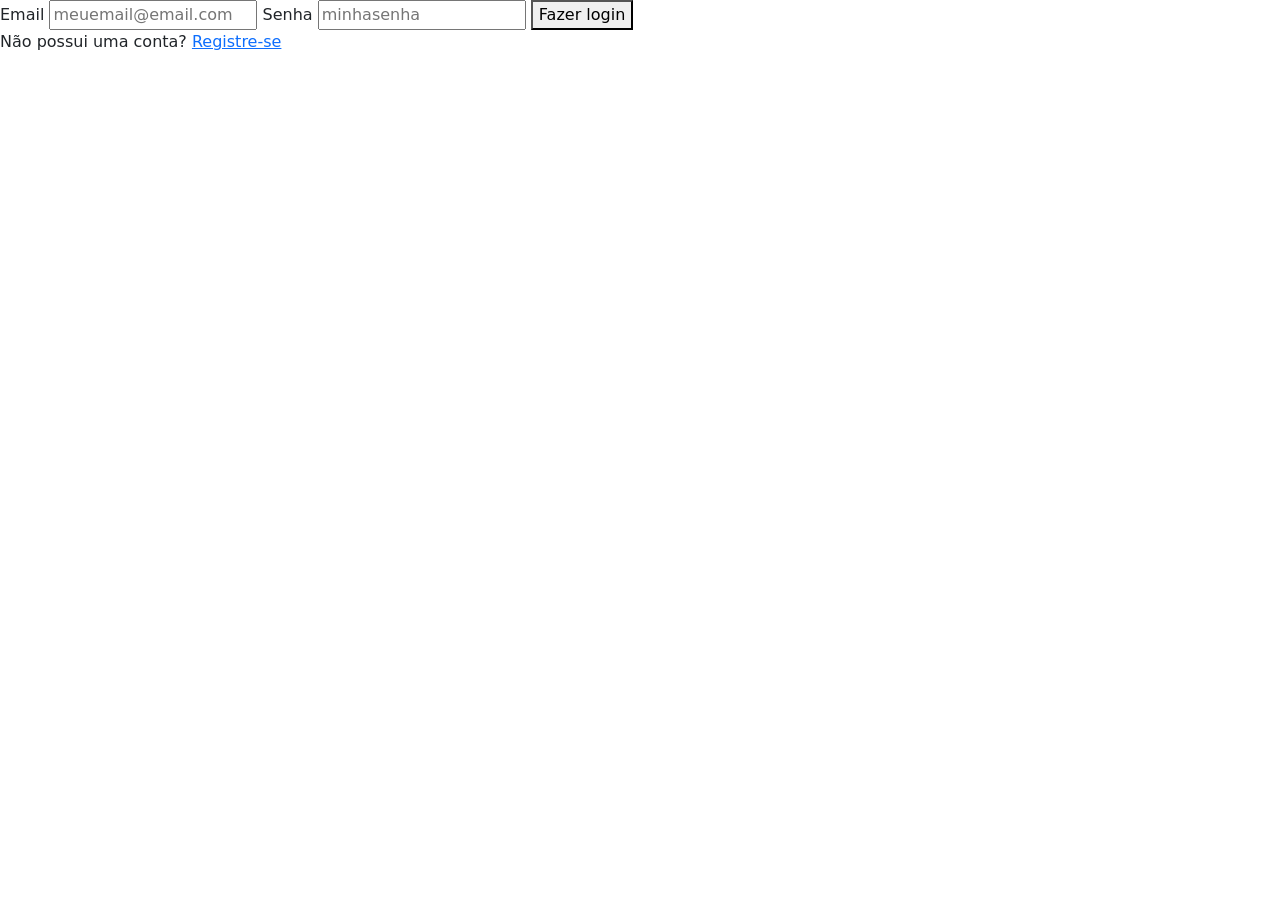
==== client/index.html @ 46e99446 "envio de arquivos" ====
<!DOCTYPE html>
<html lang="pt-br">
<head>
    <meta charset="UTF-8">
    <meta name="viewport" content="width=device-width, initial-scale=1.0">
    <link href="https://cdn.jsdelivr.net/npm/bootstrap@5.3.8/dist/css/bootstrap.min.css" rel="stylesheet" integrity="sha384-sRIl4kxILFvY47J16cr9ZwB07vP4J8+LH7qKQnuqkuIAvNWLzeN8tE5YBujZqJLB" crossorigin="anonymous">
    <title>To-do-list</title>
</head>
<body>
    <form action="" method="post">
        <label for="emailImput">Email</label>
        <input type="email" name="emailImput" id="emailImput" placeholder="meuemail@email.com">
        <label for="senhaImput">Senha</label>
        <input type="password" name="senhaImput" id="senhaImput" placeholder="minhasenha">
        <button type="submit">Fazer login</button>
    </form>
    <p>
        Não possui uma conta? <a href="cadastro.html">Registre-se</a> 
    </p>
</body>
</html>
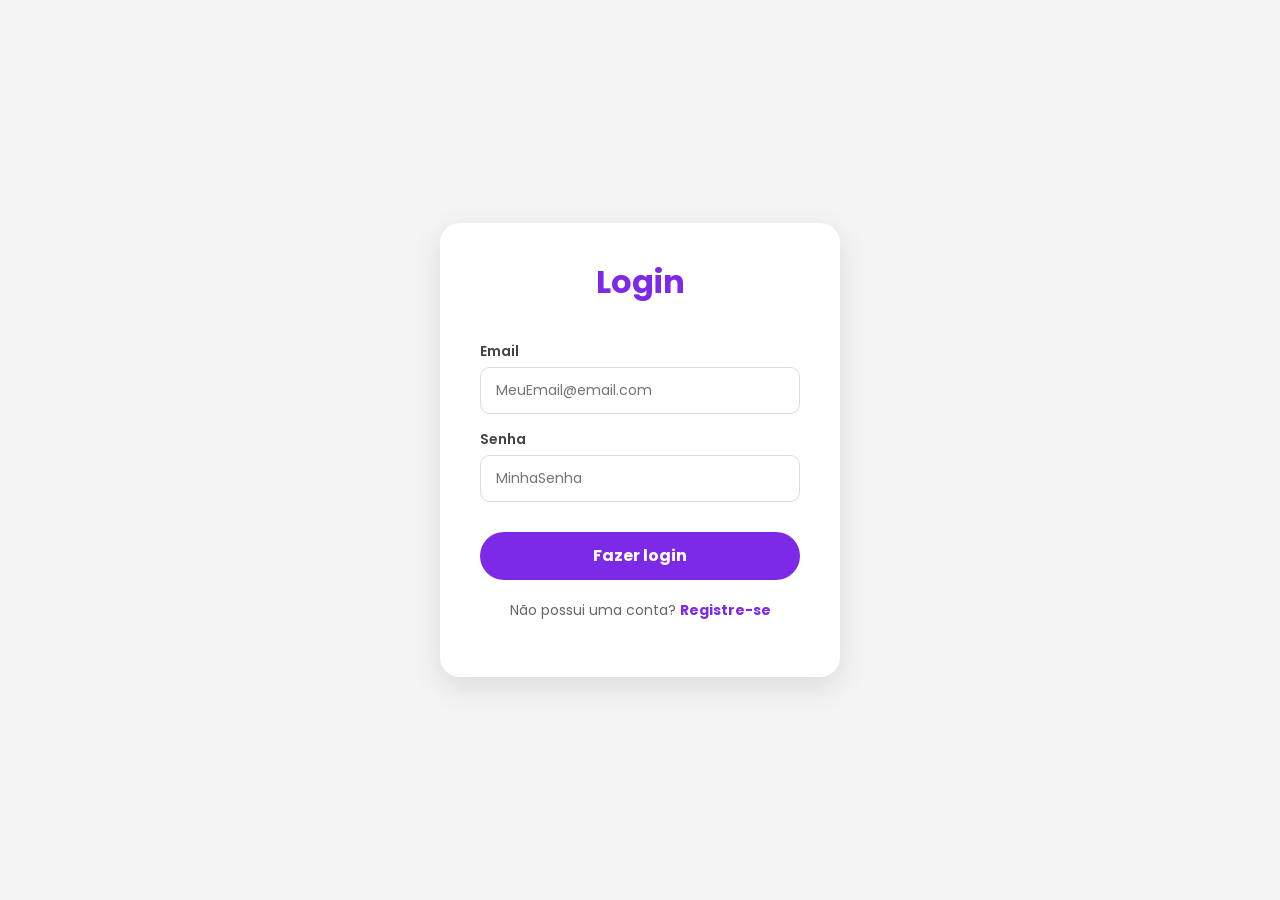
==== commit 5a6ef9b4: "atualização front end" ====
--- a/client/index.html
+++ b/client/index.html
@@ -5,17 +5,21 @@
     <meta name="viewport" content="width=device-width, initial-scale=1.0">
     <link href="https://cdn.jsdelivr.net/npm/bootstrap@5.3.8/dist/css/bootstrap.min.css" rel="stylesheet" integrity="sha384-sRIl4kxILFvY47J16cr9ZwB07vP4J8+LH7qKQnuqkuIAvNWLzeN8tE5YBujZqJLB" crossorigin="anonymous">
     <title>To-do-list</title>
+    <link rel="stylesheet" href="style.css">
 </head>
 <body>
-    <form action="" method="post">
+    <form id="formularioLogin">
+        <h2>Login</h2>
         <label for="emailImput">Email</label>
-        <input type="email" name="emailImput" id="emailImput" placeholder="meuemail@email.com">
+        <input type="email" name="emailInput" id="emailInput" placeholder="MeuEmail@email.com">
         <label for="senhaImput">Senha</label>
-        <input type="password" name="senhaImput" id="senhaImput" placeholder="minhasenha">
-        <button type="submit">Fazer login</button>
+        <input type="password" name="senhaInput" id="senhaInput" placeholder="MinhaSenha">
+        <button type="button" onclick="login()">Fazer login</button>
+        <p>
+        Não possui uma conta? <a href="cadastro.html">Registre-se</a> 
+        </p>
     </form>
-    <p>
-        Não possui uma conta? <a href="cadastro.html">Registre-se</a> 
-    </p>
+
 </body>
+<script src="script.js"></script>
 </html>
--- a/client/style.css
+++ b/client/style.css
@@ -0,0 +1,101 @@
+/* style.css - Serve para Login e Cadastro */
+
+@import url('https://fonts.googleapis.com/css2?family=Poppins:wght@300;400;600&display=swap');
+
+/* Configuração Geral da Página */
+body {
+    font-family: 'Poppins', sans-serif;
+    background-color: #f4f4f4;
+    display: flex;
+    align-items: center;
+    justify-content: center;
+    height: 100vh;
+    margin: 0;
+}
+
+/* AQUI ESTÁ O TRUQUE: 
+   A vírgula diz para aplicar esse estilo no Login E no Cadastro 
+*/
+#formularioLogin, 
+#formularioCadastro {
+    background-color: white;
+    width: 100%;
+    max-width: 400px; /* Tamanho máximo bom para ambos */
+    padding: 40px;
+    border-radius: 20px;
+    box-shadow: 0 10px 30px rgba(0,0,0,0.1);
+    display: flex;
+    flex-direction: column;
+}
+
+/* Estilo dos Textos (Labels) */
+label {
+    font-weight: 600;
+    color: #444;
+    margin-bottom: 5px;
+    margin-top: 15px;
+    font-size: 14px;
+}
+
+/* Inputs (Serve para texto, email e senha) */
+input {
+    width: 100%;
+    padding: 12px 15px;
+    border: 1px solid #ddd;
+    border-radius: 10px;
+    background-color: #fff;
+    outline: none;
+    font-size: 14px;
+    box-sizing: border-box;
+    transition: all 0.3s;
+}
+
+input:focus {
+    border-color: #7D2AE8;
+    box-shadow: 0 0 0 3px rgba(125, 42, 232, 0.1);
+}
+
+/* Botão Roxo (Serve para ambos) */
+button {
+    background-color: #7D2AE8;
+    color: white;
+    border: none;
+    padding: 12px;
+    border-radius: 50px;
+    font-size: 16px;
+    font-weight: bold;
+    cursor: pointer;
+    margin-top: 30px;
+    transition: background 0.3s;
+    width: 100%;
+}
+
+button:hover {
+    background-color: #5f1eb5;
+}
+
+/* Links e textos extras */
+p {
+    margin-top: 20px;
+    font-size: 14px;
+    color: #666;
+    text-align: center; /* Centraliza o texto "Não possui conta?" */
+}
+
+a {
+    color: #7D2AE8;
+    text-decoration: none;
+    font-weight: bold;
+}
+
+a:hover {
+    text-decoration: underline;
+}
+
+h2{
+    text-align: center;
+    color: #7D2AE8;
+    margin-top: 0;
+    margin-bottom: 25px;
+    font-weight: 700;
+}
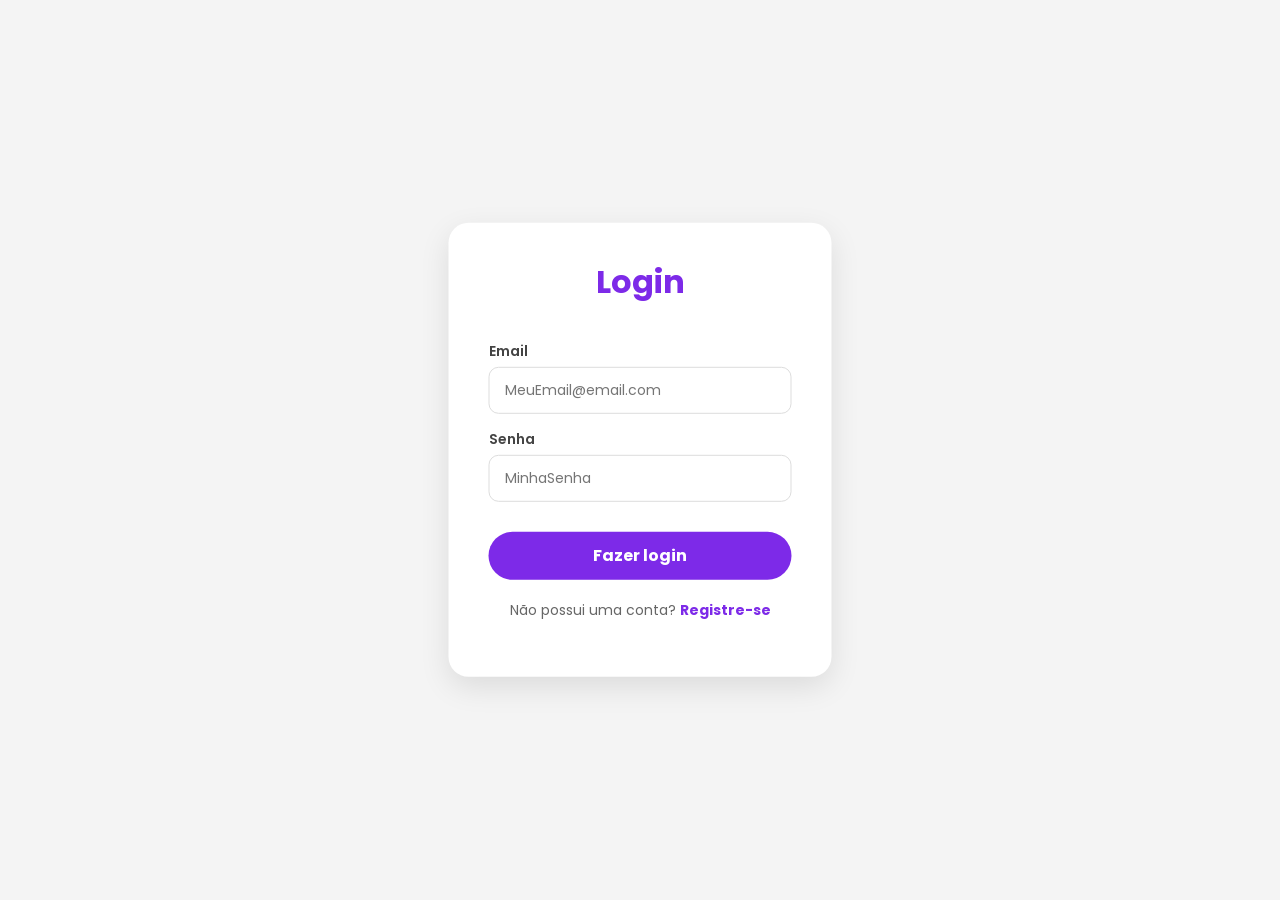
==== commit 7c985b4e: "atualizaçoes feitas e conflito de pastas resolvido" ====
--- a/client/index.html
+++ b/client/index.html
@@ -8,18 +8,19 @@
     <link rel="stylesheet" href="style.css">
 </head>
 <body>
-    <form id="formularioLogin">
-        <h2>Login</h2>
-        <label for="emailImput">Email</label>
-        <input type="email" name="emailInput" id="emailInput" placeholder="MeuEmail@email.com">
-        <label for="senhaImput">Senha</label>
-        <input type="password" name="senhaInput" id="senhaInput" placeholder="MinhaSenha">
-        <button type="button" onclick="login()">Fazer login</button>
-        <p>
-        Não possui uma conta? <a href="cadastro.html">Registre-se</a> 
-        </p>
-    </form>
-
+    <div id="formularios">
+        <form id="formularioLogin">
+            <h2>Login</h2>
+            <label for="emailInput">Email</label>
+            <input type="email" name="emailInput" id="emailInput" placeholder="MeuEmail@email.com">
+            <label for="senhaInput">Senha</label>
+            <input type="password" name="senhaInput" id="senhaInput" placeholder="MinhaSenha">
+            <button type="button" onclick="manipuladorUser.htmlLogin()">Fazer login</button>
+            <p>
+            Não possui uma conta? <a href="cadastro.html">Registre-se</a> 
+            </p>
+        </form>
+    </div>
 </body>
 <script src="script.js"></script>
 </html>
--- a/client/style.css
+++ b/client/style.css
@@ -6,7 +6,7 @@
 body {
     font-family: 'Poppins', sans-serif;
     background-color: #f4f4f4;
-    display: flex;
+    display: block;
     align-items: center;
     justify-content: center;
     height: 100vh;
@@ -98,4 +98,11 @@
     margin-top: 0;
     margin-bottom: 25px;
     font-weight: 700;
+}
+
+#formularios{
+    position:absolute;
+    top: 50%;
+    left: 50%;
+    transform:translate(-50%, -50%)
 }
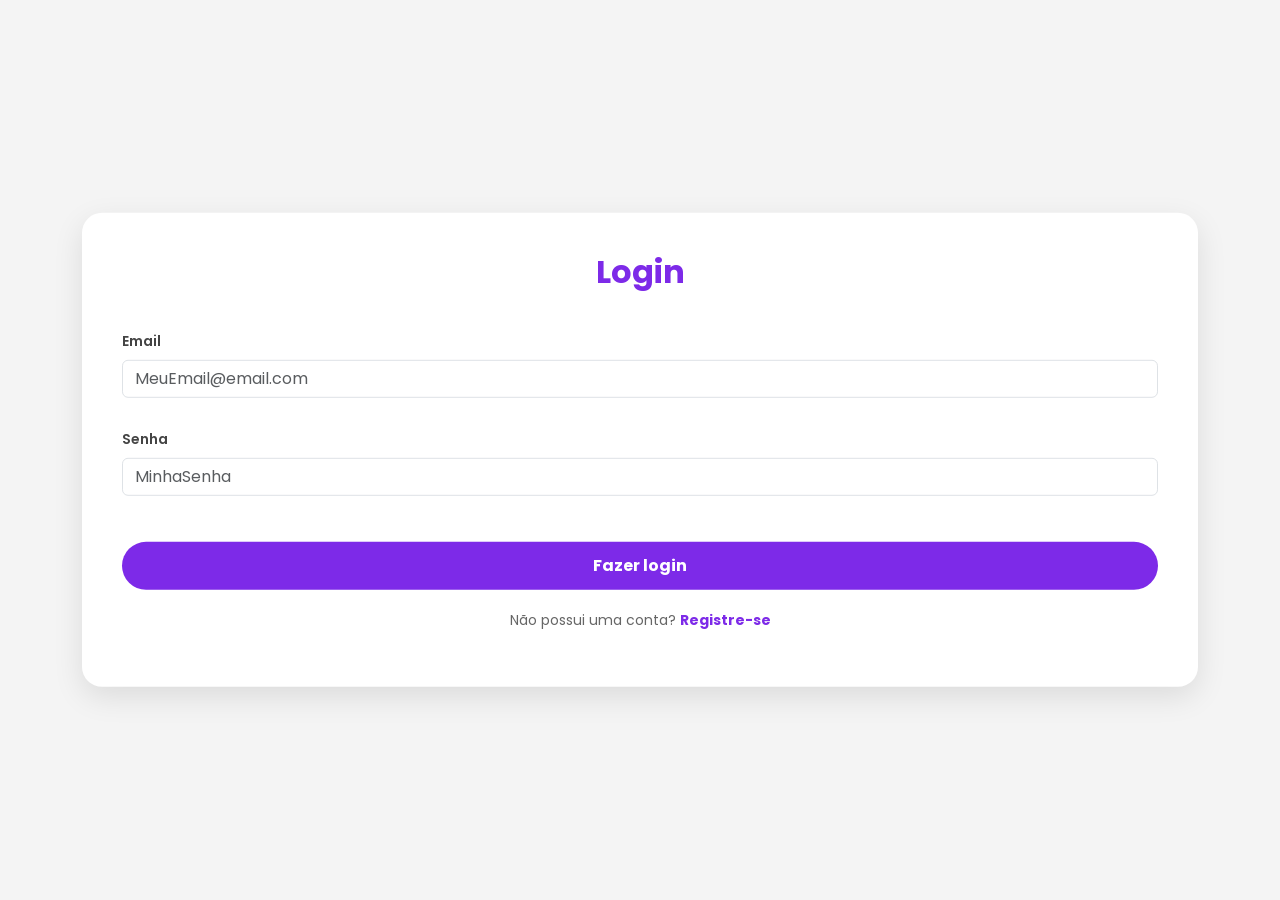
==== commit 51074b20: "atualizando CSS" ====
--- a/client/index.html
+++ b/client/index.html
@@ -8,18 +8,27 @@
     <link rel="stylesheet" href="style.css">
 </head>
 <body>
-    <div id="formularios">
-        <form id="formularioLogin">
-            <h2>Login</h2>
-            <label for="emailInput">Email</label>
-            <input type="email" name="emailInput" id="emailInput" placeholder="MeuEmail@email.com">
-            <label for="senhaInput">Senha</label>
-            <input type="password" name="senhaInput" id="senhaInput" placeholder="MinhaSenha">
-            <button type="button" onclick="manipuladorUser.htmlLogin()">Fazer login</button>
-            <p>
-            Não possui uma conta? <a href="cadastro.html">Registre-se</a> 
-            </p>
-        </form>
+    <div class = "container" id="formularios">
+        <div = "row justify-content-md-center">
+            <form id="formularioLogin">
+                <h2>Login</h2>
+                <div class ="mb-3">
+                    <label for="emailInput" class ="form-label">Email</label>
+                    <input type="email" class = "form-control" name="emailInput" id="emailInput" placeholder="MeuEmail@email.com" >
+                </div>
+                <div class ="mb-3">
+                    <label for="senhaInput" class ="form-label">Senha</label>
+                    <input type="password" class = "form-control" name="senhaInput" id="senhaInput" placeholder="MinhaSenha">
+                </div>
+                <button type="button" class = "button" onclick="manipuladorUser.htmlLogin()">Fazer login</button>
+                <div class = "form-text">
+                    <p>
+                Não possui uma conta? <a href="cadastro.html">Registre-se</a> 
+                    </p>
+                </div>
+            </form>
+        </div>
+        
     </div>
 </body>
 <script src="script.js"></script>
--- a/client/style.css
+++ b/client/style.css
@@ -1,4 +1,4 @@
-/* style.css - Serve para Login e Cadastro */
+/* Serve para Login e Cadastro */
 
 @import url('https://fonts.googleapis.com/css2?family=Poppins:wght@300;400;600&display=swap');
 
@@ -6,26 +6,14 @@
 body {
     font-family: 'Poppins', sans-serif;
     background-color: #f4f4f4;
-    display: block;
-    align-items: center;
-    justify-content: center;
-    height: 100vh;
-    margin: 0;
 }
 
-/* AQUI ESTÁ O TRUQUE: 
-   A vírgula diz para aplicar esse estilo no Login E no Cadastro 
-*/
 #formularioLogin, 
 #formularioCadastro {
     background-color: white;
-    width: 100%;
-    max-width: 400px; /* Tamanho máximo bom para ambos */
     padding: 40px;
     border-radius: 20px;
     box-shadow: 0 10px 30px rgba(0,0,0,0.1);
-    display: flex;
-    flex-direction: column;
 }
 
 /* Estilo dos Textos (Labels) */
@@ -37,25 +25,6 @@
     font-size: 14px;
 }
 
-/* Inputs (Serve para texto, email e senha) */
-input {
-    width: 100%;
-    padding: 12px 15px;
-    border: 1px solid #ddd;
-    border-radius: 10px;
-    background-color: #fff;
-    outline: none;
-    font-size: 14px;
-    box-sizing: border-box;
-    transition: all 0.3s;
-}
-
-input:focus {
-    border-color: #7D2AE8;
-    box-shadow: 0 0 0 3px rgba(125, 42, 232, 0.1);
-}
-
-/* Botão Roxo (Serve para ambos) */
 button {
     background-color: #7D2AE8;
     color: white;
@@ -68,6 +37,7 @@
     margin-top: 30px;
     transition: background 0.3s;
     width: 100%;
+
 }
 
 button:hover {
